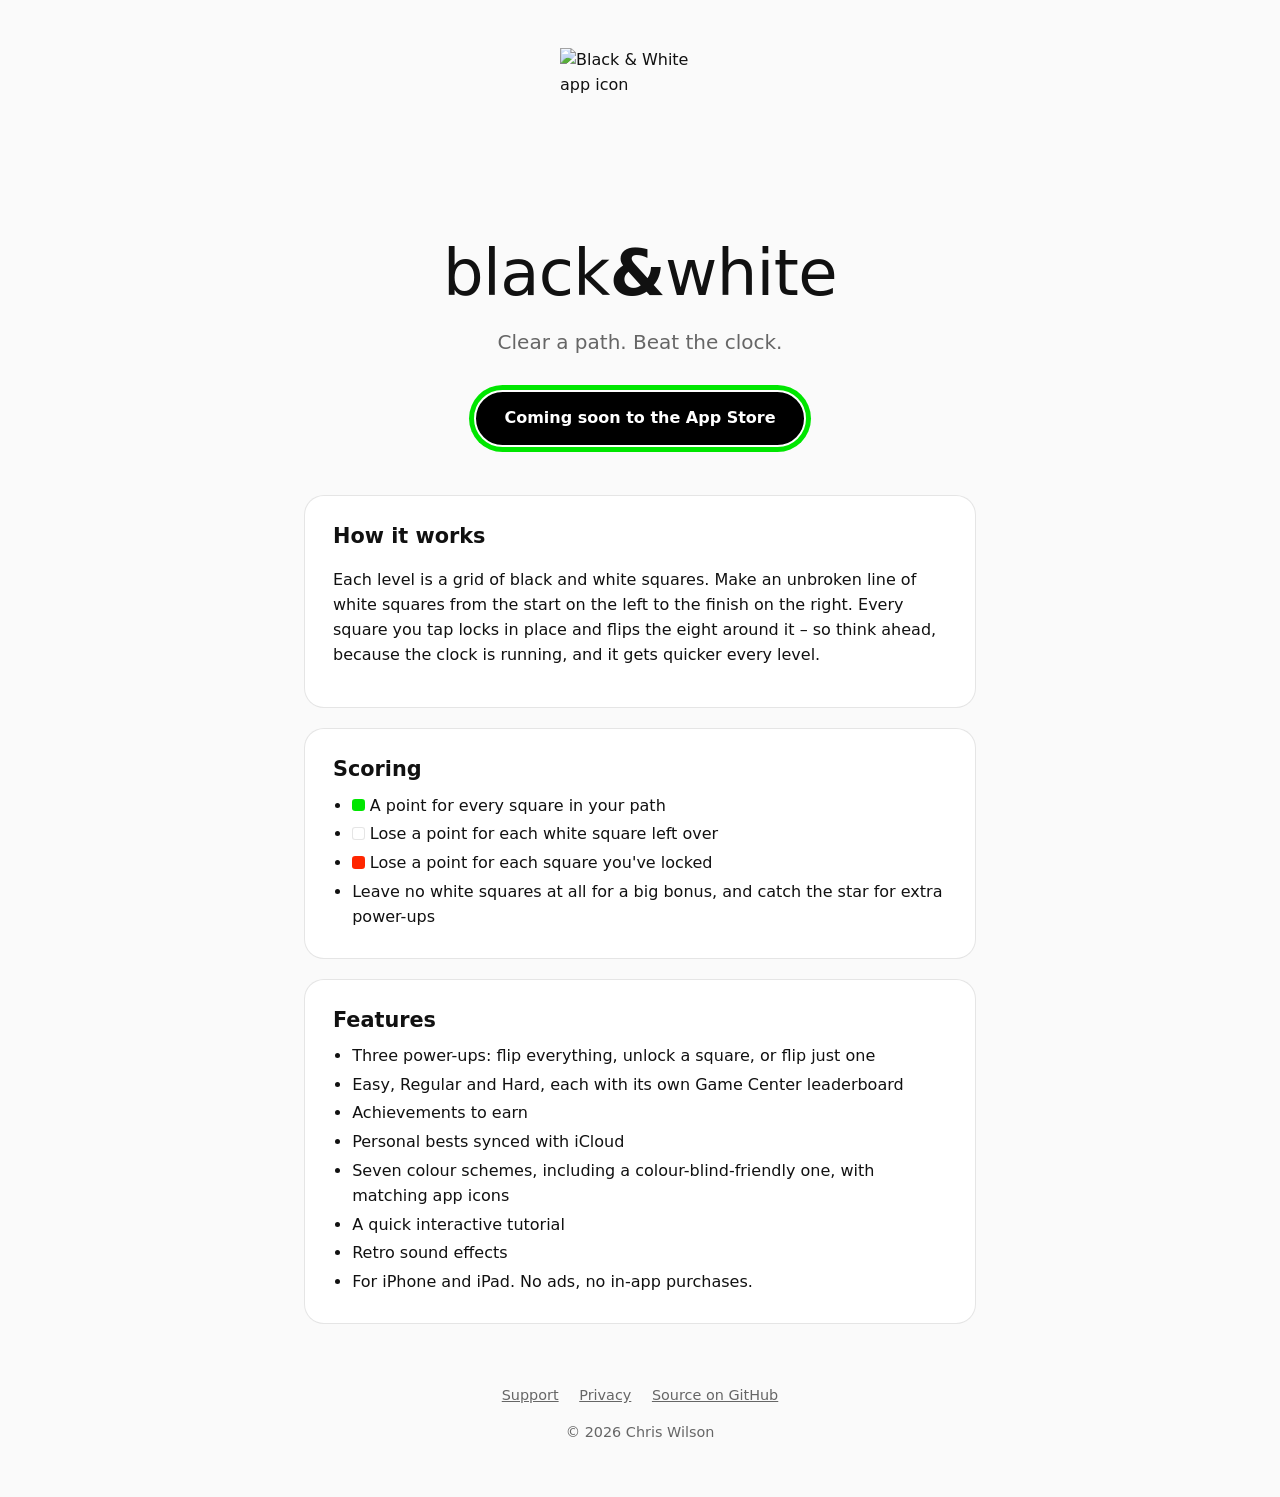
==== docs/index.html @ 29d10d7a "Icons, landing page" ====
<!doctype html>
<html lang="en">
<head>
  <meta charset="utf-8">
  <meta name="viewport" content="width=device-width, initial-scale=1">
  <title>Black &amp; White – Path Puzzle for iPhone and iPad</title>
  <meta name="description" content="Tap to flip. Clear a path from start to finish before the clock runs out. A fast, retro path puzzle for iPhone and iPad.">
  <link rel="icon" href="icon.png">
  <link rel="apple-touch-icon" href="icon.png">
  <link rel="stylesheet" href="style.css">
</head>
<body>
  <main>
    <img class="icon" src="icon.png" alt="Black &amp; White app icon">
    <h1 class="title">black<b>&amp;</b>white</h1>
    <p class="tagline">Clear a path. Beat the clock.</p>

    <div class="cta">
      <!-- Replace # with the App Store link once the app is live. -->
      <a class="button" href="#">Coming soon to the App Store</a>
    </div>

    <section>
      <h2>How it works</h2>
      <p>Each level is a grid of black and white squares. Make an unbroken line of white squares from the start on the left to the finish on the right. Every square you tap locks in place and flips the eight around it – so think ahead, because the clock is running, and it gets quicker every level.</p>
    </section>

    <section>
      <h2>Scoring</h2>
      <ul>
        <li><span class="swatch" style="background: var(--path)"></span>A point for every square in your path</li>
        <li><span class="swatch" style="background: #fff; border: 1px solid var(--line)"></span>Lose a point for each white square left over</li>
        <li><span class="swatch" style="background: var(--lock)"></span>Lose a point for each square you've locked</li>
        <li>Leave no white squares at all for a big bonus, and catch the star for extra power-ups</li>
      </ul>
    </section>

    <section>
      <h2>Features</h2>
      <ul>
        <li>Three power-ups: flip everything, unlock a square, or flip just one</li>
        <li>Easy, Regular and Hard, each with its own Game Center leaderboard</li>
        <li>Achievements to earn</li>
        <li>Personal bests synced with iCloud</li>
        <li>Seven colour schemes, including a colour-blind-friendly one, with matching app icons</li>
        <li>A quick interactive tutorial</li>
        <li>Retro sound effects</li>
        <li>For iPhone and iPad. No ads, no in-app purchases.</li>
      </ul>
    </section>
  </main>

  <footer>
    <a href="support.html">Support</a>
    <a href="privacy.html">Privacy</a>
    <a href="https://github.com/chriswilson1982/black-and-white-ios">Source on GitHub</a>
    <p>© 2026 Chris Wilson</p>
  </footer>
</body>
</html>
---- docs/style.css ----
:root {
  --path: #00e600;
  --lock: #ff2600;
  --text: #111;
  --muted: #666;
  --bg: #fafafa;
  --card: #fff;
  --line: rgba(0, 0, 0, 0.1);
}

@media (prefers-color-scheme: dark) {
  :root {
    --text: #f2f2f2;
    --muted: #aaa;
    --bg: #111;
    --card: #1c1c1e;
    --line: rgba(255, 255, 255, 0.12);
  }
}

* { box-sizing: border-box; }

body {
  margin: 0;
  font-family: ui-rounded, "SF Pro Rounded", system-ui, -apple-system, "Segoe UI", sans-serif;
  color: var(--text);
  background: var(--bg);
  line-height: 1.55;
}

main {
  max-width: 720px;
  margin: 0 auto;
  padding: 48px 24px 32px;
}

a { color: inherit; }

/* Title: "black&white" with a bold ampersand, as in the game. */
.title {
  font-size: clamp(2.6rem, 9vw, 4rem);
  font-weight: 300;
  letter-spacing: -0.01em;
  margin: 16px 0 4px;
  text-align: center;
}
.title b { font-weight: 800; }

.tagline {
  text-align: center;
  font-size: 1.25rem;
  color: var(--muted);
  margin: 0 0 32px;
}

.icon {
  display: block;
  width: 160px;
  height: 160px;
  margin: 0 auto;
}

.cta {
  display: flex;
  justify-content: center;
  margin: 0 0 48px;
}

.button {
  display: inline-block;
  padding: 14px 28px;
  border-radius: 999px;
  background: #000;
  color: #fff;
  font-weight: 700;
  text-decoration: none;
  border: 2px solid #fff;
  box-shadow: 0 0 0 5px var(--path);
}

section {
  background: var(--card);
  border: 1px solid var(--line);
  border-radius: 20px;
  padding: 24px 28px;
  margin: 0 0 20px;
}

h2 { margin: 0 0 8px; font-size: 1.3rem; }
h3 { margin: 20px 0 4px; font-size: 1.05rem; }

ul { padding-left: 1.2em; margin: 8px 0 0; }
li { margin: 4px 0; }

.swatch {
  display: inline-block;
  width: 0.8em;
  height: 0.8em;
  border-radius: 0.2em;
  vertical-align: -0.05em;
  margin-right: 0.3em;
}

footer {
  text-align: center;
  color: var(--muted);
  font-size: 0.9rem;
  padding: 8px 24px 40px;
}
footer a { margin: 0 8px; }

.back { display: inline-block; margin-bottom: 16px; color: var(--muted); }
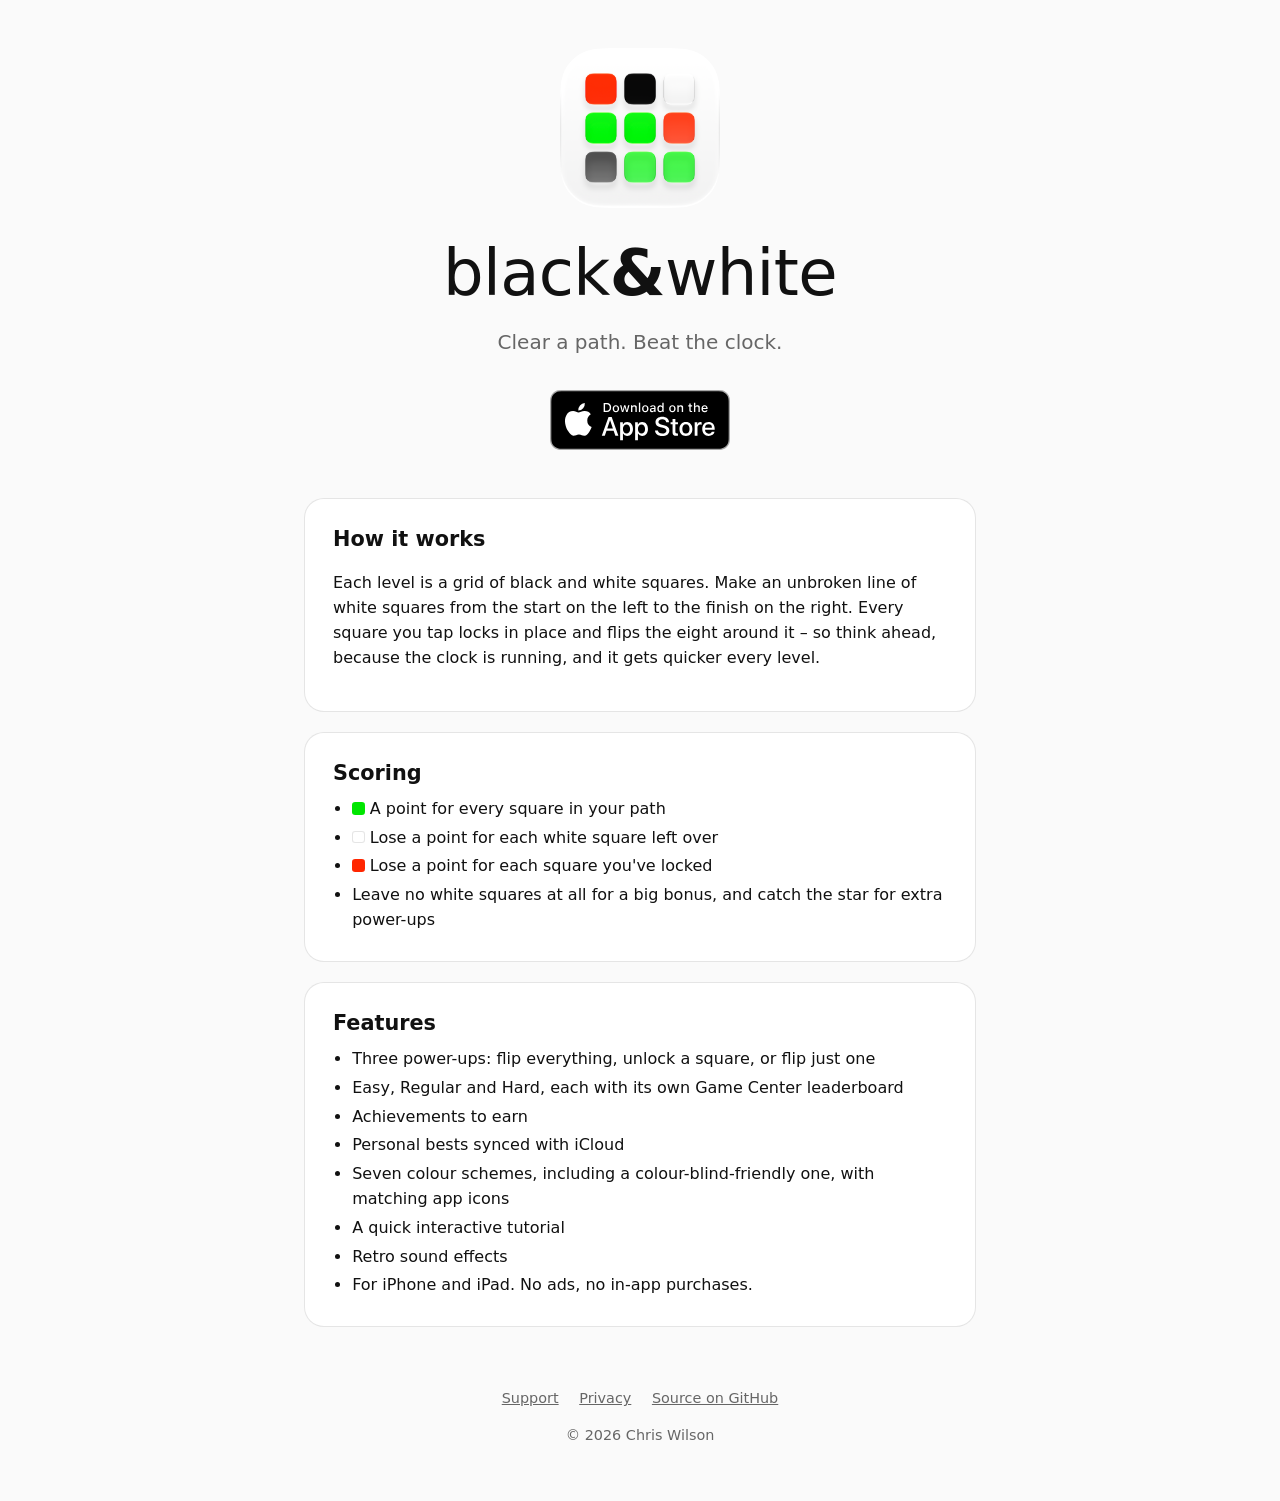
==== commit 31316264: "Page" ====
--- a/docs/index.html
+++ b/docs/index.html
@@ -16,8 +16,14 @@
     <p class="tagline">Clear a path. Beat the clock.</p>
 
     <div class="cta">
-      <!-- Replace # with the App Store link once the app is live. -->
-      <a class="button" href="#">Coming soon to the App Store</a>
+      <!-- Replace # with the App Store link once the app is live.
+           Apple's official badge, unmodified: black on light pages, white on dark. -->
+      <a class="badge" href="#">
+        <picture>
+          <source srcset="app-store-badge-white.svg" media="(prefers-color-scheme: dark)">
+          <img src="app-store-badge-black.svg" alt="Download on the App Store" width="180" height="60">
+        </picture>
+      </a>
     </div>
 
     <section>
--- a/docs/style.css
+++ b/docs/style.css
@@ -66,16 +66,11 @@
   margin: 0 0 48px;
 }
 
-.button {
-  display: inline-block;
-  padding: 14px 28px;
-  border-radius: 999px;
-  background: #000;
-  color: #fff;
-  font-weight: 700;
-  text-decoration: none;
-  border: 2px solid #fff;
-  box-shadow: 0 0 0 5px var(--path);
+/* Apple's badge, at a size that suits the page (Apple asks for at least 40 px tall on screen). */
+.badge img {
+  display: block;
+  height: 60px;
+  width: auto;
 }
 
 section {
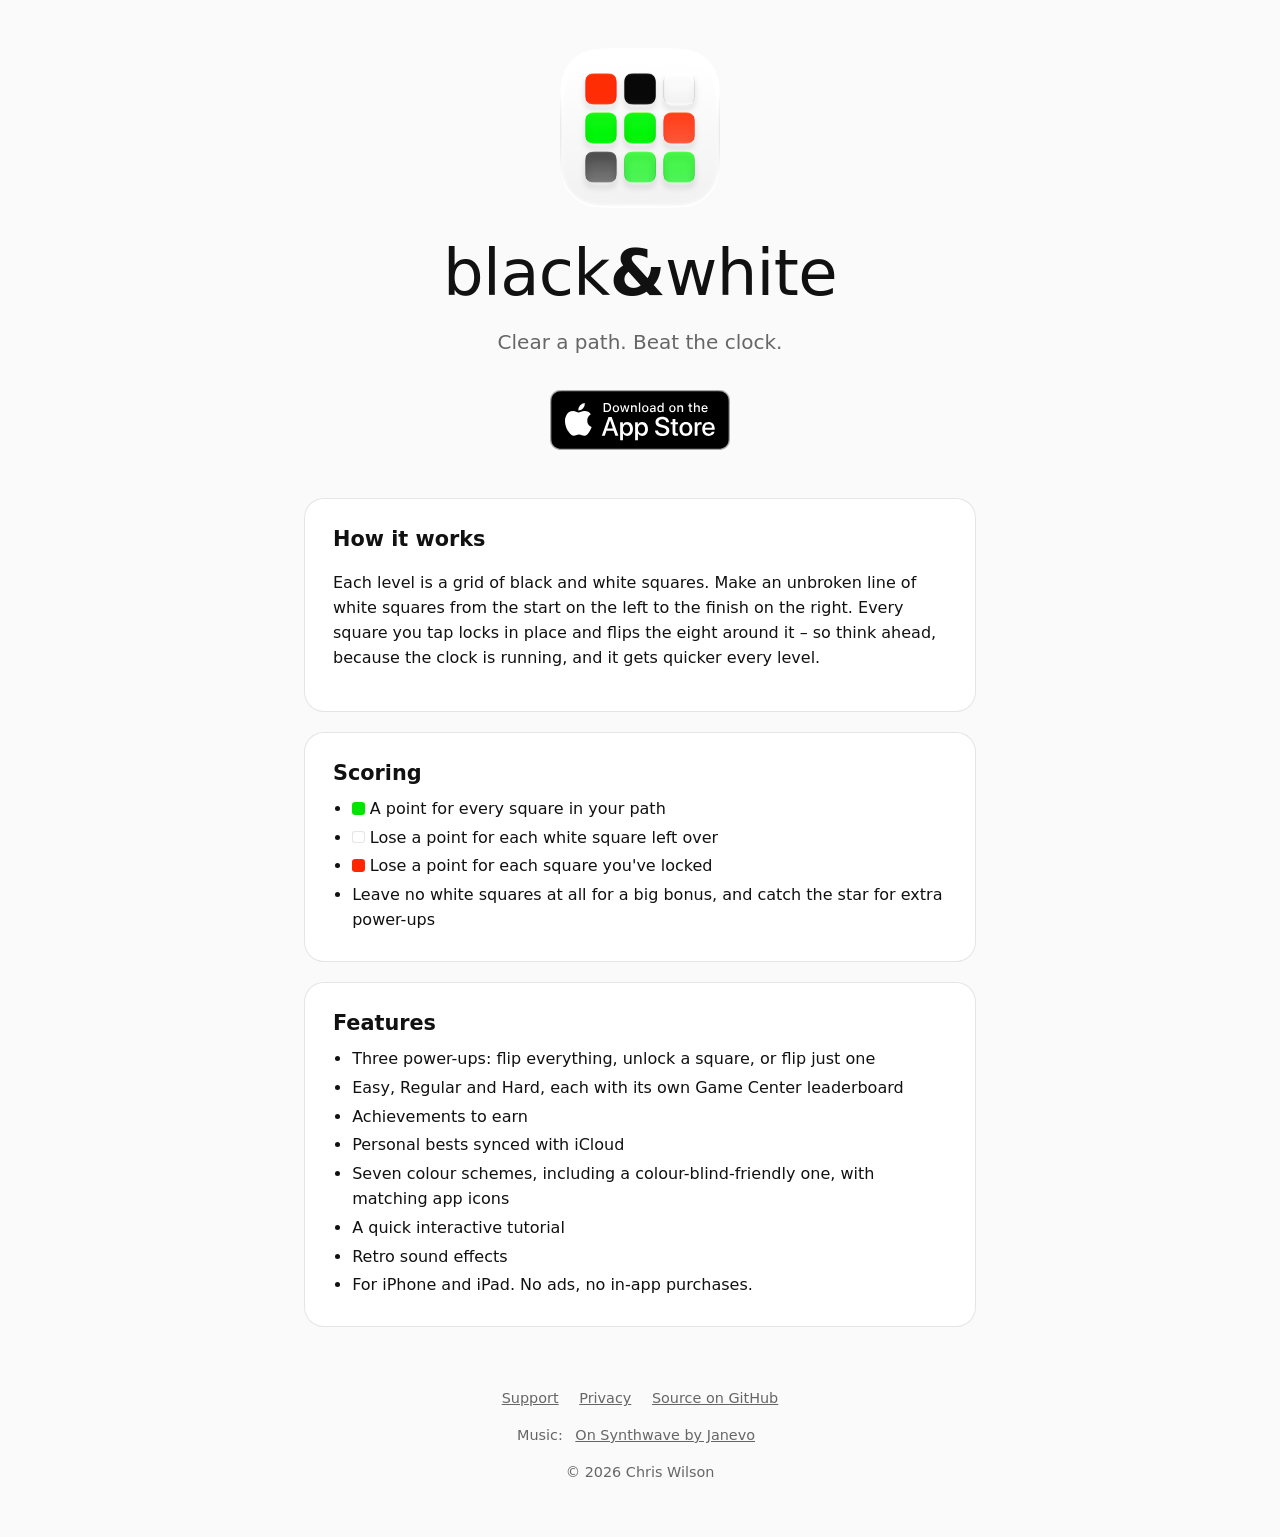
==== commit b09c3c4b: "Add background music, settings changes and new achievements - Background music ("On Synthwave" by Ja" ====
--- a/docs/index.html
+++ b/docs/index.html
@@ -60,6 +60,7 @@
     <a href="support.html">Support</a>
     <a href="privacy.html">Privacy</a>
     <a href="https://github.com/chriswilson1982/black-and-white-ios">Source on GitHub</a>
+    <p>Music: <a href="https://janevo.itch.io/synthwave-retrowave-music-pack">On Synthwave by Janevo</a></p>
     <p>© 2026 Chris Wilson</p>
   </footer>
 </body>
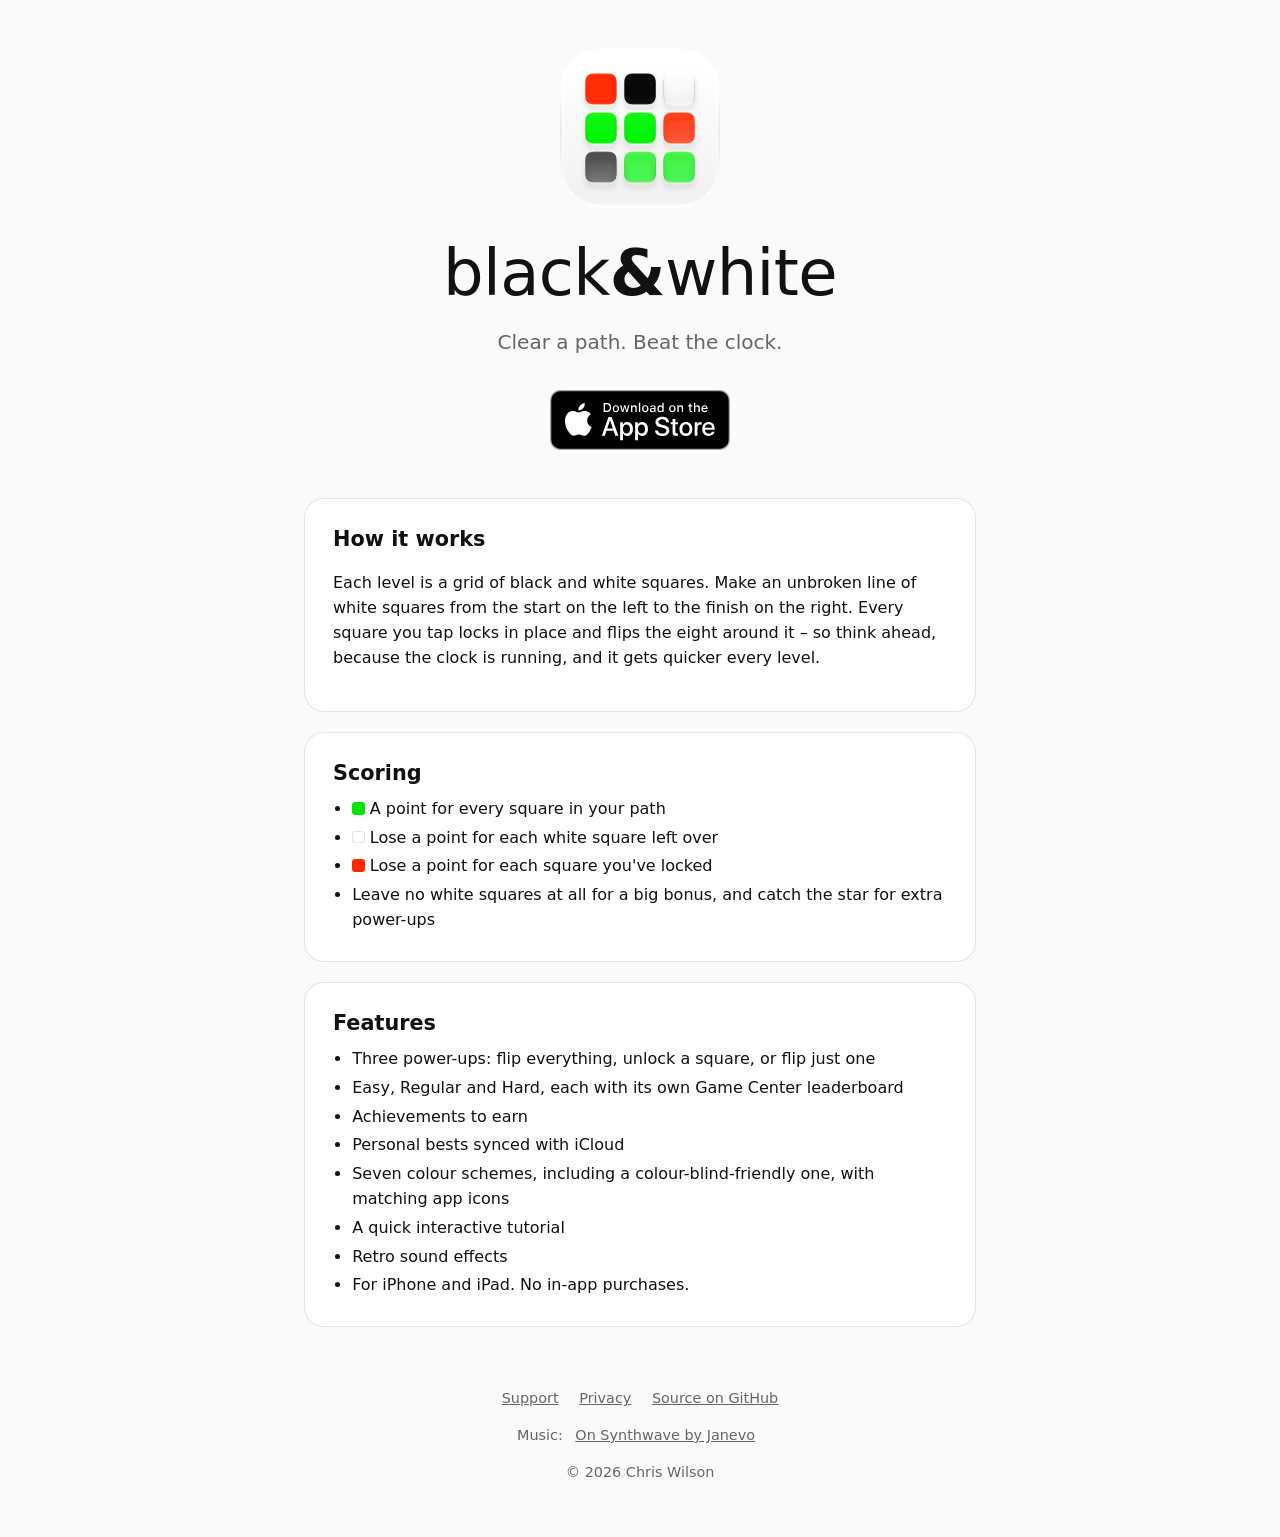
==== commit f59a0c9a: "Kickstart Exchange" ====
--- a/docs/index.html
+++ b/docs/index.html
@@ -51,7 +51,7 @@
         <li>Seven colour schemes, including a colour-blind-friendly one, with matching app icons</li>
         <li>A quick interactive tutorial</li>
         <li>Retro sound effects</li>
-        <li>For iPhone and iPad. No ads, no in-app purchases.</li>
+        <li>For iPhone and iPad. No in-app purchases.</li>
       </ul>
     </section>
   </main>
